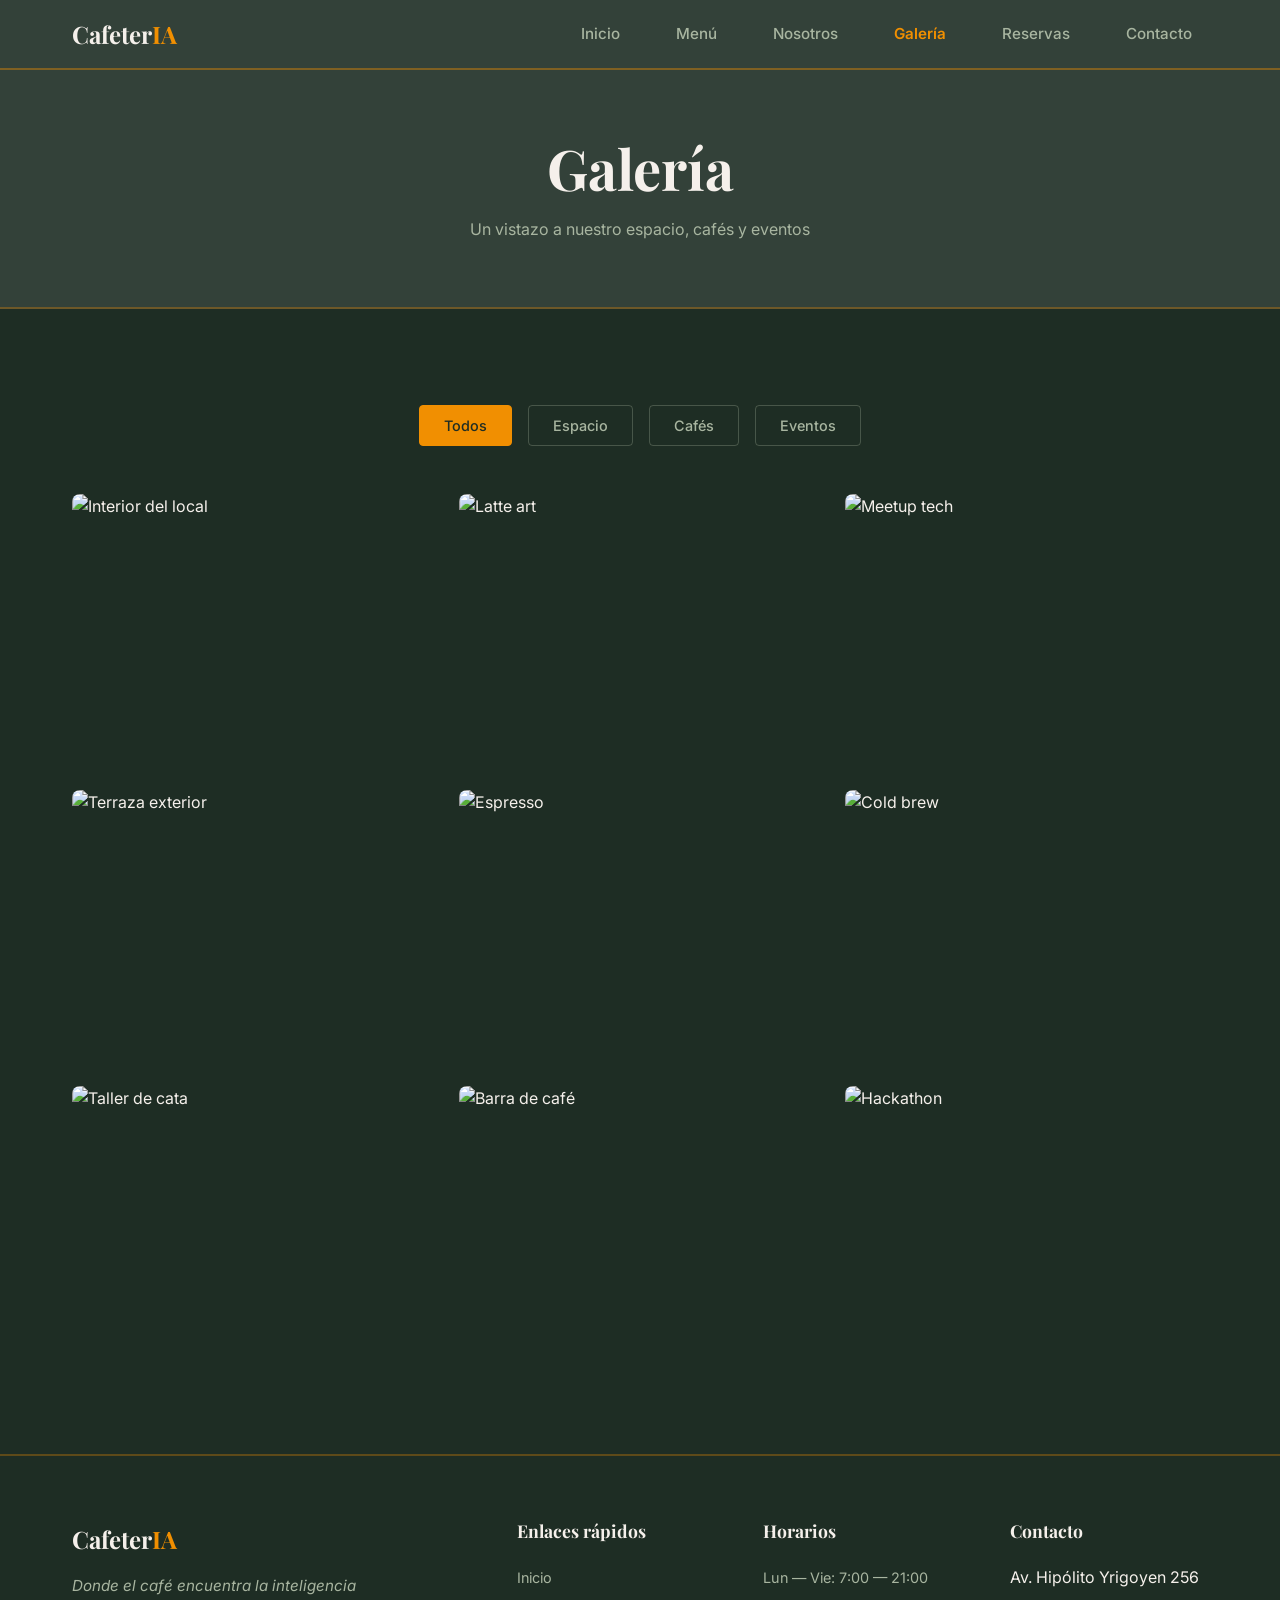
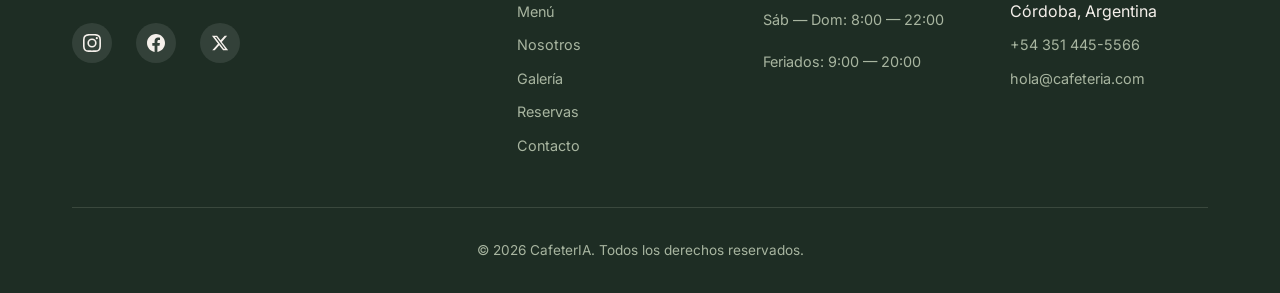
==== galeria.html @ 8ea88fad "primer commit - cafeterIA" ====
<!DOCTYPE html>
<html lang="es">
<head>
  <meta charset="UTF-8">
  <meta name="viewport" content="width=device-width, initial-scale=1.0">
  <meta name="description" content="Galería de CafeterIA — Fotos del espacio, cafés y eventos.">
  <title>CafeterIA — Galería</title>
  <link rel="preconnect" href="https://fonts.googleapis.com">
  <link rel="preconnect" href="https://fonts.gstatic.com" crossorigin>
  <link href="https://fonts.googleapis.com/css2?family=Inter:wght@400;500;600;700&family=Playfair+Display:wght@700&display=swap" rel="stylesheet">
  <link rel="stylesheet" href="css/main.css">
</head>
<body>

  <nav class="navbar">
    <div class="navbar__container">
      <a href="index.html" class="navbar__logo">Cafeter<span class="logo-ia">IA</span></a>
      <ul class="navbar__menu">
        <li><a href="index.html" class="navbar__link">Inicio</a></li>
        <li><a href="menu.html" class="navbar__link">Menú</a></li>
        <li><a href="nosotros.html" class="navbar__link">Nosotros</a></li>
        <li><a href="galeria.html" class="navbar__link">Galería</a></li>
        <li><a href="reservas.html" class="navbar__link">Reservas</a></li>
        <li><a href="contacto.html" class="navbar__link">Contacto</a></li>
      </ul>
      <button class="navbar__burger" aria-label="Abrir menú">
        <span></span><span></span><span></span>
      </button>
    </div>
    <div class="navbar__mobile-menu">
      <a href="index.html" class="navbar__link">Inicio</a>
      <a href="menu.html" class="navbar__link">Menú</a>
      <a href="nosotros.html" class="navbar__link">Nosotros</a>
      <a href="galeria.html" class="navbar__link">Galería</a>
      <a href="reservas.html" class="navbar__link">Reservas</a>
      <a href="contacto.html" class="navbar__link">Contacto</a>
    </div>
  </nav>

  <main>
    <header class="page-header">
      <h1 class="page-header__title">Galería</h1>
      <p class="page-header__subtitle">Un vistazo a nuestro espacio, cafés y eventos</p>
    </header>

    <section class="section">
      <div class="section__container">
        <div class="filters gallery-filters">
          <button class="filter-btn active" data-filter="all">Todos</button>
          <button class="filter-btn" data-filter="espacio">Espacio</button>
          <button class="filter-btn" data-filter="cafes">Cafés</button>
          <button class="filter-btn" data-filter="eventos">Eventos</button>
        </div>

        <div class="gallery-grid">
          <article class="gallery-card" data-category="espacio">
            <img src="https://picsum.photos/seed/cafe-espacio1/600/450" alt="Interior del local" class="gallery-card__img">
            <div class="gallery-card__overlay">
              <h3 class="gallery-card__title">Salón principal</h3>
              <p class="gallery-card__desc">Diseño moderno con toques naturales</p>
            </div>
          </article>
          <article class="gallery-card" data-category="cafes">
            <img src="https://picsum.photos/seed/cafe-latte/600/450" alt="Latte art" class="gallery-card__img">
            <div class="gallery-card__overlay">
              <h3 class="gallery-card__title">Latte Gemini</h3>
              <p class="gallery-card__desc">Arte latte en cada taza</p>
            </div>
          </article>
          <article class="gallery-card" data-category="eventos">
            <img src="https://picsum.photos/seed/cafe-evento1/600/450" alt="Meetup tech" class="gallery-card__img">
            <div class="gallery-card__overlay">
              <h3 class="gallery-card__title">Meetup Tech + Café</h3>
              <p class="gallery-card__desc">Comunidad reunida cada mes</p>
            </div>
          </article>
          <article class="gallery-card" data-category="espacio">
            <img src="https://picsum.photos/seed/cafe-terraza/600/450" alt="Terraza exterior" class="gallery-card__img">
            <div class="gallery-card__overlay">
              <h3 class="gallery-card__title">Terraza verde</h3>
              <p class="gallery-card__desc">Espacio al aire libre con plantas</p>
            </div>
          </article>
          <article class="gallery-card" data-category="cafes">
            <img src="https://picsum.photos/seed/cafe-espresso/600/450" alt="Espresso" class="gallery-card__img">
            <div class="gallery-card__overlay">
              <h3 class="gallery-card__title">El GPT Espresso</h3>
              <p class="gallery-card__desc">Concentrado y directo al grano</p>
            </div>
          </article>
          <article class="gallery-card" data-category="cafes">
            <img src="https://picsum.photos/seed/cafe-coldbrew/600/450" alt="Cold brew" class="gallery-card__img">
            <div class="gallery-card__overlay">
              <h3 class="gallery-card__title">Cold Brew Copilot</h3>
              <p class="gallery-card__desc">Frío, suave y sin interrupciones</p>
            </div>
          </article>
          <article class="gallery-card" data-category="eventos">
            <img src="https://picsum.photos/seed/cafe-taller/600/450" alt="Taller de cata" class="gallery-card__img">
            <div class="gallery-card__overlay">
              <h3 class="gallery-card__title">Taller de cata</h3>
              <p class="gallery-card__desc">Aprendé a distinguir origenes y notas</p>
            </div>
          </article>
          <article class="gallery-card" data-category="espacio">
            <img src="https://picsum.photos/seed/cafe-barra/600/450" alt="Barra de café" class="gallery-card__img">
            <div class="gallery-card__overlay">
              <h3 class="gallery-card__title">Barra de especialidad</h3>
              <p class="gallery-card__desc">Donde la magia sucede</p>
            </div>
          </article>
          <article class="gallery-card" data-category="eventos">
            <img src="https://picsum.photos/seed/cafe-hackathon/600/450" alt="Hackathon" class="gallery-card__img">
            <div class="gallery-card__overlay">
              <h3 class="gallery-card__title">Hackathon Café</h3>
              <p class="gallery-card__desc">48 horas de código y café ilimitado</p>
            </div>
          </article>
        </div>
      </div>
    </section>
  </main>

  <!-- Lightbox -->
  <div class="lightbox" id="lightbox">
    <div class="lightbox__content">
      <button class="lightbox__close" aria-label="Cerrar">&times;</button>
      <img src="" alt="" class="lightbox__img">
      <p class="lightbox__caption"></p>
    </div>
  </div>

  <footer class="footer">
    <div class="footer__container">
      <div class="footer__grid">
        <div class="footer__brand">
          <div class="footer__logo">Cafeter<span class="logo-ia">IA</span></div>
          <p class="footer__slogan">Donde el café encuentra la inteligencia</p>
          <div class="footer__social">
            <a href="#" aria-label="Instagram"><svg viewBox="0 0 24 24"><path d="M12 2.163c3.204 0 3.584.012 4.85.07 3.252.148 4.771 1.691 4.919 4.919.058 1.265.069 1.645.069 4.849 0 3.205-.012 3.584-.069 4.849-.149 3.225-1.664 4.771-4.919 4.919-1.266.058-1.644.07-4.85.07-3.204 0-3.584-.012-4.849-.07-3.26-.149-4.771-1.699-4.919-4.92-.058-1.265-.07-1.644-.07-4.849 0-3.204.013-3.583.07-4.849.149-3.227 1.664-4.771 4.919-4.919 1.266-.057 1.645-.069 4.849-.069zM12 0C8.741 0 8.333.014 7.053.072 2.695.272.273 2.69.073 7.052.014 8.333 0 8.741 0 12c0 3.259.014 3.668.072 4.948.2 4.358 2.618 6.78 6.98 6.98C8.333 23.986 8.741 24 12 24c3.259 0 3.668-.014 4.948-.072 4.354-.2 6.782-2.618 6.979-6.98.059-1.28.073-1.689.073-4.948 0-3.259-.014-3.667-.072-4.947-.196-4.354-2.617-6.78-6.979-6.98C15.668.014 15.259 0 12 0zm0 5.838a6.162 6.162 0 100 12.324 6.162 6.162 0 000-12.324zM12 16a4 4 0 110-8 4 4 0 010 8zm6.406-11.845a1.44 1.44 0 100 2.881 1.44 1.44 0 000-2.881z"/></svg></a>
            <a href="#" aria-label="Facebook"><svg viewBox="0 0 24 24"><path d="M24 12.073c0-6.627-5.373-12-12-12s-12 5.373-12 12c0 5.99 4.388 10.954 10.125 11.854v-8.385H7.078v-3.47h3.047V9.43c0-3.007 1.792-4.669 4.533-4.669 1.312 0 2.686.235 2.686.235v2.953H15.83c-1.491 0-1.956.925-1.956 1.874v2.25h3.328l-.532 3.47h-2.796v8.385C19.612 23.027 24 18.062 24 12.073z"/></svg></a>
            <a href="#" aria-label="Twitter"><svg viewBox="0 0 24 24"><path d="M18.244 2.25h3.308l-7.227 8.26 8.502 11.24H16.17l-5.214-6.817L4.99 21.75H1.68l7.73-8.835L1.254 2.25H8.08l4.713 6.231zm-1.161 17.52h1.833L7.084 4.126H5.117z"/></svg></a>
          </div>
        </div>
        <div>
          <h4 class="footer__title">Enlaces rápidos</h4>
          <ul class="footer__links">
            <li><a href="index.html">Inicio</a></li>
            <li><a href="menu.html">Menú</a></li>
            <li><a href="nosotros.html">Nosotros</a></li>
            <li><a href="galeria.html">Galería</a></li>
            <li><a href="reservas.html">Reservas</a></li>
            <li><a href="contacto.html">Contacto</a></li>
          </ul>
        </div>
        <div>
          <h4 class="footer__title">Horarios</h4>
          <div class="footer__schedule">
            <p>Lun — Vie: 7:00 — 21:00</p>
            <p>Sáb — Dom: 8:00 — 22:00</p>
            <p>Feriados: 9:00 — 20:00</p>
          </div>
        </div>
        <div>
          <h4 class="footer__title">Contacto</h4>
          <ul class="footer__links">
            <li>Av. Hipólito Yrigoyen 256</li>
            <li>Córdoba, Argentina</li>
            <li><a href="tel:+543514455566">+54 351 445-5566</a></li>
            <li><a href="mailto:hola@cafeteria.com">hola@cafeteria.com</a></li>
          </ul>
        </div>
      </div>
      <div class="footer__bottom">
        <p>&copy; <span id="current-year"></span> CafeterIA. Todos los derechos reservados.</p>
      </div>
    </div>
  </footer>

  <script src="js/main.js"></script>
  <script src="js/gallery.js"></script>
</body>
</html>
---- css/main.css ----
@keyframes fadeIn {
  from {
    opacity: 0;
    transform: translateY(20px);
  }
  to {
    opacity: 1;
    transform: translateY(0);
  }
}
@keyframes pulse {
  0%, 100% {
    opacity: 1;
  }
  50% {
    opacity: 0.5;
  }
}
@keyframes spin {
  to {
    transform: rotate(360deg);
  }
}
*,
*::before,
*::after {
  box-sizing: border-box;
  margin: 0;
  padding: 0;
}

html {
  scroll-behavior: smooth;
  font-size: 16px;
}

body {
  min-height: 100vh;
  line-height: 1.6;
  -webkit-font-smoothing: antialiased;
}

img,
picture,
video,
canvas,
svg {
  display: block;
  max-width: 100%;
}

input,
button,
textarea,
select {
  font: inherit;
}

a {
  text-decoration: none;
  color: inherit;
}

ul,
ol {
  list-style: none;
}

button {
  cursor: pointer;
  border: none;
  background: none;
}

fieldset {
  border: none;
}

body {
  font-family: "Inter", -apple-system, BlinkMacSystemFont, sans-serif;
  font-size: 1rem;
  color: #F5F0EB;
  background-color: #1E2D24;
}

h1, h2, h3, h4, h5, h6 {
  font-family: "Playfair Display", Georgia, serif;
  font-weight: 700;
  line-height: 1.2;
  color: #F5F0EB;
}

h1 {
  font-size: clamp(2rem, 5vw, 3.5rem);
}

h2 {
  font-size: clamp(1.75rem, 4vw, 2.5rem);
}

h3 {
  font-size: clamp(1.25rem, 3vw, 1.75rem);
}

h4 {
  font-size: 1.25rem;
}

p {
  color: #A8B5A0;
  margin-bottom: 1rem;
}

.text-accent {
  color: #F18F01;
}

.text-center {
  text-align: center;
}

.section-title {
  text-align: center;
  margin-bottom: 1rem;
}
.section-title + .section-subtitle {
  text-align: center;
  margin-bottom: 3rem;
  max-width: 600px;
  margin-left: auto;
  margin-right: auto;
}

.navbar {
  position: fixed;
  top: 0;
  left: 0;
  right: 0;
  z-index: 1000;
  height: 70px;
  background-color: #334139;
  border-bottom: 2px solid rgba(241, 143, 1, 0.4);
  transition: background-color 0.3s ease, box-shadow 0.3s ease;
}
.navbar.scrolled {
  background-color: rgba(51, 65, 57, 0.95);
  box-shadow: 0 2px 20px rgba(0, 0, 0, 0.3);
  backdrop-filter: blur(10px);
}
.navbar__container {
  width: 100%;
  max-width: 1200px;
  margin: 0 auto;
  padding: 0 1.5rem;
}
@media (min-width: 1024px) {
  .navbar__container {
    padding: 0 2rem;
  }
}
.navbar__container {
  display: flex;
  align-items: center;
  justify-content: space-between;
  height: 100%;
}
.navbar__logo {
  font-family: "Playfair Display", Georgia, serif;
  font-size: 1.5rem;
  font-weight: 700;
  color: #F5F0EB;
  transition: color 0.3s ease;
}
.navbar__logo:hover {
  color: #F18F01;
}
.navbar__logo .logo-ia {
  color: #F18F01;
}
.navbar__menu {
  display: none;
  gap: 1.5rem;
}
@media (min-width: 1024px) {
  .navbar__menu {
    display: flex;
    align-items: center;
  }
}
.navbar__link {
  font-size: 0.95rem;
  font-weight: 500;
  color: #A8B5A0;
  padding: 0.5rem 1rem;
  border-radius: 4px;
  transition: color 0.3s ease, background-color 0.3s ease;
}
.navbar__link:hover, .navbar__link.active {
  color: #F18F01;
}
.navbar__link.active {
  font-weight: 600;
}
.navbar__burger {
  display: flex;
  flex-direction: column;
  justify-content: center;
  gap: 5px;
  width: 30px;
  height: 30px;
  z-index: 1001;
}
@media (min-width: 1024px) {
  .navbar__burger {
    display: none;
  }
}
.navbar__burger span {
  display: block;
  width: 100%;
  height: 2px;
  background-color: #F5F0EB;
  border-radius: 2px;
  transition: transform 0.3s ease, opacity 0.3s ease;
}
.navbar__burger.active span:nth-child(1) {
  transform: translateY(7px) rotate(45deg);
}
.navbar__burger.active span:nth-child(2) {
  opacity: 0;
}
.navbar__burger.active span:nth-child(3) {
  transform: translateY(-7px) rotate(-45deg);
}
.navbar__mobile-menu {
  position: fixed;
  top: 70px;
  left: 0;
  right: 0;
  bottom: 0;
  background-color: rgba(30, 45, 36, 0.98);
  display: flex;
  flex-direction: column;
  align-items: center;
  justify-content: center;
  gap: 2rem;
  transform: translateX(100%);
  transition: transform 0.3s ease;
  z-index: 999;
}
.navbar__mobile-menu.open {
  transform: translateX(0);
}
@media (min-width: 1024px) {
  .navbar__mobile-menu {
    display: none;
  }
}
.navbar__mobile-menu .navbar__link {
  font-size: 1.25rem;
  padding: 1rem 1.5rem;
}

.btn {
  display: inline-flex;
  align-items: center;
  justify-content: center;
  gap: 0.5rem;
  padding: 1rem 2rem;
  font-family: "Inter", -apple-system, BlinkMacSystemFont, sans-serif;
  font-size: 0.95rem;
  font-weight: 600;
  border-radius: 8px;
  transition: all 0.3s ease;
  cursor: pointer;
  border: 2px solid transparent;
}
.btn--primary {
  background-color: #F18F01;
  color: #1E2D24;
  border-color: #F18F01;
}
.btn--primary:hover {
  background-color: rgb(200.3685950413, 118.8909090909, 0.8314049587);
  border-color: rgb(200.3685950413, 118.8909090909, 0.8314049587);
  transform: translateY(-2px);
  box-shadow: 0 4px 15px rgba(241, 143, 1, 0.4);
}
.btn--outline {
  background-color: transparent;
  color: #F5F0EB;
  border-color: #F5F0EB;
}
.btn--outline:hover {
  background-color: #F5F0EB;
  color: #1E2D24;
  transform: translateY(-2px);
}
.btn--outline-accent {
  background-color: transparent;
  color: #F18F01;
  border-color: #F18F01;
}
.btn--outline-accent:hover {
  background-color: #F18F01;
  color: #1E2D24;
  transform: translateY(-2px);
}
.btn--sm {
  padding: 0.5rem 1.5rem;
  font-size: 0.85rem;
}
.btn--lg {
  padding: 1.5rem 3rem;
  font-size: 1.05rem;
}

.filter-btn {
  padding: 0.5rem 1.5rem;
  font-size: 0.9rem;
  font-weight: 500;
  color: #A8B5A0;
  background-color: transparent;
  border: 1px solid rgba(168, 181, 160, 0.3);
  border-radius: 4px;
  transition: all 0.3s ease;
}
.filter-btn:hover {
  color: #F18F01;
  border-color: #F18F01;
}
.filter-btn.active {
  color: #1E2D24;
  background-color: #F18F01;
  border-color: #F18F01;
}

.card {
  background-color: #334139;
  border-radius: 8px;
  border-top: 3px solid #F18F01;
  padding: 2rem;
  transition: transform 0.3s ease, box-shadow 0.3s ease;
}
.card:hover {
  transform: translateY(-4px);
  box-shadow: 0 8px 30px rgba(0, 0, 0, 0.35);
}
.card__icon {
  font-size: 2.5rem;
  margin-bottom: 1.5rem;
}
.card__title {
  font-family: "Playfair Display", Georgia, serif;
  font-size: 1.25rem;
  margin-bottom: 1rem;
  color: #F5F0EB;
}
.card__text {
  color: #A8B5A0;
  font-size: 0.95rem;
  line-height: 1.6;
}
.card__price {
  font-family: "Playfair Display", Georgia, serif;
  font-size: 1.25rem;
  color: #F18F01;
  font-weight: 700;
  margin-top: 1.5rem;
}

.menu-card {
  background-color: #334139;
  border-radius: 8px;
  border-top: 3px solid #F18F01;
  padding: 2rem;
  transition: transform 0.3s ease, box-shadow 0.3s ease;
}
.menu-card:hover {
  transform: translateY(-4px);
  box-shadow: 0 8px 30px rgba(0, 0, 0, 0.35);
}
.menu-card {
  display: flex;
  flex-direction: column;
}
.menu-card__category {
  font-size: 0.75rem;
  text-transform: uppercase;
  letter-spacing: 1px;
  color: #F18F01;
  margin-bottom: 0.5rem;
}
.menu-card__name {
  font-family: "Playfair Display", Georgia, serif;
  font-size: 1.2rem;
  color: #F5F0EB;
  margin-bottom: 0.5rem;
}
.menu-card__desc {
  color: #A8B5A0;
  font-size: 0.9rem;
  flex-grow: 1;
  margin-bottom: 1.5rem;
}
.menu-card__price {
  font-family: "Playfair Display", Georgia, serif;
  font-size: 1.15rem;
  color: #F18F01;
  font-weight: 700;
}

.testimonial-card {
  background-color: #334139;
  border-radius: 8px;
  border-top: 3px solid #F18F01;
  padding: 2rem;
  transition: transform 0.3s ease, box-shadow 0.3s ease;
  display: flex;
  flex-direction: column;
  gap: 1.5rem;
}
.testimonial-card__header {
  display: flex;
  align-items: center;
  gap: 1.5rem;
}
.testimonial-card__avatar {
  width: 50px;
  height: 50px;
  border-radius: 50%;
  object-fit: cover;
  border: 2px solid #F18F01;
}
.testimonial-card__name {
  font-weight: 600;
  color: #F5F0EB;
  font-size: 1rem;
}
.testimonial-card__role {
  font-size: 0.85rem;
  color: #A8B5A0;
}
.testimonial-card__text {
  color: #A8B5A0;
  font-style: italic;
  line-height: 1.7;
  font-size: 0.95rem;
}
.testimonial-card__text::before {
  content: '"';
  color: #F18F01;
  font-size: 1.5rem;
  font-family: "Playfair Display", Georgia, serif;
}

.gallery-card {
  position: relative;
  border-radius: 8px;
  overflow: hidden;
  aspect-ratio: 4/3;
  cursor: pointer;
}
.gallery-card__img {
  width: 100%;
  height: 100%;
  object-fit: cover;
  transition: transform 0.3s ease;
}
.gallery-card__overlay {
  position: absolute;
  inset: 0;
  background: linear-gradient(to top, rgba(30, 45, 36, 0.9) 0%, rgba(30, 45, 36, 0.3) 50%, transparent 100%);
  display: flex;
  flex-direction: column;
  justify-content: flex-end;
  padding: 1.5rem;
  opacity: 0;
  transition: opacity 0.3s ease;
}
.gallery-card__title {
  font-family: "Playfair Display", Georgia, serif;
  color: #F5F0EB;
  font-size: 1.1rem;
  margin-bottom: 0.5rem;
}
.gallery-card__desc {
  color: #A8B5A0;
  font-size: 0.85rem;
}
.gallery-card:hover .gallery-card__img {
  transform: scale(1.05);
}
.gallery-card:hover .gallery-card__overlay {
  opacity: 1;
}

.hero {
  position: relative;
  min-height: auto;
  display: flex;
  align-items: center;
  justify-content: center;
  background-color: #1E2D24;
  padding-top: 70px;
  overflow: hidden;
}
@media (min-width: 1024px) {
  .hero {
    min-height: 100vh;
  }
}
.hero__bg {
  position: absolute;
  inset: 0;
  background-image: url("https://picsum.photos/seed/cafeteria-hero/1920/1080");
  background-size: cover;
  background-position: center;
  z-index: 0;
}
.hero__bg::after {
  content: "";
  position: absolute;
  inset: 0;
  background: linear-gradient(135deg, rgba(30, 45, 36, 0.92) 0%, rgba(30, 45, 36, 0.75) 50%, rgba(51, 65, 57, 0.85) 100%);
}
.hero__content {
  position: relative;
  z-index: 1;
  width: 100%;
  max-width: 1200px;
  margin: 0 auto;
  padding: 0 1.5rem;
}
@media (min-width: 1024px) {
  .hero__content {
    padding: 0 2rem;
  }
}
.hero__content {
  text-align: center;
  padding: 4rem 1.5rem;
}
@media (min-width: 1024px) {
  .hero__content {
    padding: 6rem 1.5rem;
  }
}
.hero__title {
  margin-bottom: 1.5rem;
  animation: fadeIn 0.8s ease forwards;
  opacity: 0;
  animation-delay: 0.2s;
}
.hero__subtitle {
  font-size: clamp(1rem, 2.5vw, 1.25rem);
  color: #A8B5A0;
  max-width: 550px;
  margin: 0 auto 3rem;
  animation: fadeIn 0.8s ease forwards;
  opacity: 0;
  animation-delay: 0.4s;
}
.hero__cta {
  display: flex;
  flex-wrap: wrap;
  gap: 1.5rem;
  justify-content: center;
  animation: fadeIn 0.8s ease forwards;
  opacity: 0;
  animation-delay: 0.6s;
}

.page-header {
  background-color: #334139;
  padding-top: calc(70px + 4rem);
  padding-bottom: 4rem;
  text-align: center;
  border-bottom: 2px solid rgba(241, 143, 1, 0.3);
}
.page-header__title {
  margin-bottom: 1rem;
}
.page-header__subtitle {
  color: #A8B5A0;
  max-width: 500px;
  margin: 0 auto;
}

.footer {
  background-color: #1E2D24;
  border-top: 2px solid rgba(241, 143, 1, 0.3);
  padding: 4rem 0 2rem;
}
.footer__container {
  width: 100%;
  max-width: 1200px;
  margin: 0 auto;
  padding: 0 1.5rem;
}
@media (min-width: 1024px) {
  .footer__container {
    padding: 0 2rem;
  }
}
.footer__grid {
  display: grid;
  grid-template-columns: 1fr;
  gap: 3rem;
  margin-bottom: 3rem;
}
@media (min-width: 768px) {
  .footer__grid {
    grid-template-columns: repeat(2, 1fr);
  }
}
@media (min-width: 1024px) {
  .footer__grid {
    grid-template-columns: 2fr 1fr 1fr 1fr;
  }
}
.footer__brand .footer__logo {
  font-family: "Playfair Display", Georgia, serif;
  font-size: 1.5rem;
  font-weight: 700;
  color: #F5F0EB;
  margin-bottom: 1rem;
}
.footer__brand .footer__logo .logo-ia {
  color: #F18F01;
}
.footer__brand .footer__slogan {
  color: #A8B5A0;
  font-size: 0.95rem;
  font-style: italic;
}
.footer__title {
  font-family: "Playfair Display", Georgia, serif;
  font-size: 1.1rem;
  color: #F5F0EB;
  margin-bottom: 1.5rem;
}
.footer__links {
  display: flex;
  flex-direction: column;
  gap: 0.5rem;
}
.footer__links a {
  color: #A8B5A0;
  font-size: 0.9rem;
  transition: color 0.3s ease;
}
.footer__links a:hover {
  color: #F18F01;
}
.footer__schedule {
  color: #A8B5A0;
  font-size: 0.9rem;
  line-height: 1.8;
}
.footer__social {
  display: flex;
  gap: 1.5rem;
  margin-top: 1.5rem;
}
.footer__social a {
  display: flex;
  align-items: center;
  justify-content: center;
  width: 40px;
  height: 40px;
  border-radius: 50%;
  background-color: #334139;
  color: #F5F0EB;
  transition: all 0.3s ease;
}
.footer__social a:hover {
  background-color: #F18F01;
  color: #1E2D24;
  transform: translateY(-2px);
}
.footer__social a svg {
  width: 18px;
  height: 18px;
  fill: currentColor;
}
.footer__bottom {
  border-top: 1px solid rgba(168, 181, 160, 0.2);
  padding-top: 2rem;
  text-align: center;
}
.footer__bottom p {
  color: #A8B5A0;
  font-size: 0.85rem;
  margin: 0;
}

main {
  padding-top: 0;
}

.section {
  padding: 4rem 0;
}
@media (min-width: 768px) {
  .section {
    padding: 6rem 0;
  }
}
.section--alt {
  background-color: #334139;
}
.section__container {
  width: 100%;
  max-width: 1200px;
  margin: 0 auto;
  padding: 0 1.5rem;
}
@media (min-width: 1024px) {
  .section__container {
    padding: 0 2rem;
  }
}

.cards-grid {
  display: grid;
  grid-template-columns: 1fr;
  gap: 2rem;
}
@media (min-width: 768px) {
  .cards-grid {
    grid-template-columns: repeat(2, 1fr);
  }
}
@media (min-width: 1024px) {
  .cards-grid {
    grid-template-columns: repeat(3, 1fr);
  }
}

.menu-grid {
  display: grid;
  grid-template-columns: 1fr;
  gap: 2rem;
}
@media (min-width: 480px) {
  .menu-grid {
    grid-template-columns: repeat(2, 1fr);
  }
}
@media (min-width: 1024px) {
  .menu-grid {
    grid-template-columns: repeat(3, 1fr);
  }
}

.gallery-grid {
  display: grid;
  grid-template-columns: 1fr;
  gap: 1.5rem;
}
@media (min-width: 480px) {
  .gallery-grid {
    grid-template-columns: repeat(2, 1fr);
  }
}
@media (min-width: 1024px) {
  .gallery-grid {
    grid-template-columns: repeat(3, 1fr);
  }
}

.filters {
  display: flex;
  flex-wrap: wrap;
  gap: 1rem;
  justify-content: center;
  margin-bottom: 3rem;
}

.two-columns {
  display: grid;
  grid-template-columns: 1fr;
  gap: 3rem;
}
@media (min-width: 1024px) {
  .two-columns {
    grid-template-columns: 1.2fr 1fr;
    gap: 4rem;
  }
}

.timeline {
  position: relative;
  max-width: 700px;
  margin: 0 auto;
  padding-left: 3rem;
}
.timeline::before {
  content: "";
  position: absolute;
  left: 8px;
  top: 0;
  bottom: 0;
  width: 2px;
  background-color: #F18F01;
}
.timeline__item {
  position: relative;
  margin-bottom: 3rem;
  padding-left: 2rem;
}
.timeline__item::before {
  content: "";
  position: absolute;
  left: calc(-1 * 3rem + 4px);
  top: 4px;
  width: 12px;
  height: 12px;
  border-radius: 50%;
  background-color: #F18F01;
  border: 2px solid #1E2D24;
}
.timeline__year {
  font-family: "Playfair Display", Georgia, serif;
  color: #F18F01;
  font-weight: 700;
  font-size: 1.1rem;
  margin-bottom: 0.5rem;
}
.timeline__title {
  font-size: 1.1rem;
  color: #F5F0EB;
  margin-bottom: 0.5rem;
}
.timeline__text {
  color: #A8B5A0;
  font-size: 0.95rem;
}

.values-grid {
  display: grid;
  grid-template-columns: 1fr;
  gap: 2rem;
}
@media (min-width: 768px) {
  .values-grid {
    grid-template-columns: repeat(3, 1fr);
  }
}

.value-card {
  text-align: center;
  padding: 3rem 2rem;
  background-color: #334139;
  border-radius: 8px;
  border-bottom: 3px solid #F18F01;
  transition: transform 0.3s ease;
}
.value-card:hover {
  transform: translateY(-4px);
}
.value-card__icon {
  font-size: 2.5rem;
  margin-bottom: 1.5rem;
}
.value-card__title {
  font-family: "Playfair Display", Georgia, serif;
  font-size: 1.25rem;
  margin-bottom: 1rem;
}
.value-card__text {
  color: #A8B5A0;
  font-size: 0.95rem;
}

.team-photo {
  border-radius: 12px;
  overflow: hidden;
  margin-bottom: 3rem;
  border: 3px solid rgba(241, 143, 1, 0.3);
}
.team-photo img {
  width: 100%;
  height: auto;
  display: block;
}

.info-box {
  background-color: #334139;
  border-radius: 8px;
  padding: 3rem;
  border-left: 4px solid #F18F01;
}
.info-box__title {
  font-family: "Playfair Display", Georgia, serif;
  font-size: 1.25rem;
  margin-bottom: 1.5rem;
}
.info-box__item {
  display: flex;
  align-items: flex-start;
  gap: 1rem;
  margin-bottom: 1.5rem;
  color: #A8B5A0;
  font-size: 0.95rem;
}
.info-box__item svg {
  flex-shrink: 0;
  width: 20px;
  height: 20px;
  fill: #F18F01;
  margin-top: 2px;
}
.info-box__item a {
  color: #F18F01;
  transition: color 0.3s ease;
}
.info-box__item a:hover {
  color: #f5a623;
}

.map-container {
  border-radius: 8px;
  overflow: hidden;
  border: 2px solid rgba(241, 143, 1, 0.3);
  margin-top: 2rem;
}
.map-container iframe {
  width: 100%;
  height: 300px;
  border: none;
  display: block;
}
@media (min-width: 768px) {
  .map-container iframe {
    height: 400px;
  }
}

.confirmation-message {
  display: none;
  background-color: rgba(241, 143, 1, 0.15);
  border: 2px solid #F18F01;
  border-radius: 8px;
  padding: 2rem;
  text-align: center;
  margin-top: 2rem;
}
.confirmation-message.show {
  display: block;
  animation: fadeIn 0.5s ease;
}
.confirmation-message__icon {
  font-size: 2.5rem;
  margin-bottom: 1rem;
}
.confirmation-message__title {
  font-family: "Playfair Display", Georgia, serif;
  color: #F18F01;
  margin-bottom: 0.5rem;
}
.confirmation-message__text {
  color: #A8B5A0;
}

.lightbox {
  position: fixed;
  inset: 0;
  background-color: rgba(30, 45, 36, 0.95);
  z-index: 2000;
  display: none;
  align-items: center;
  justify-content: center;
  padding: 1.5rem;
}
.lightbox.open {
  display: flex;
}
.lightbox__content {
  position: relative;
  max-width: 90vw;
  max-height: 90vh;
}
.lightbox__img {
  max-width: 100%;
  max-height: 85vh;
  border-radius: 8px;
  object-fit: contain;
}
.lightbox__caption {
  text-align: center;
  margin-top: 1.5rem;
  color: #A8B5A0;
}
.lightbox__close {
  position: absolute;
  top: -40px;
  right: 0;
  color: #F5F0EB;
  font-size: 2rem;
  cursor: pointer;
  transition: color 0.3s ease;
}
.lightbox__close:hover {
  color: #F18F01;
}

.ai-widget {
  background-color: #334139;
  border: 2px solid #F18F01;
  border-radius: 12px;
  padding: 3rem;
  max-width: 700px;
  margin: 0 auto;
}
.ai-widget__title {
  font-family: "Playfair Display", Georgia, serif;
  text-align: center;
  margin-bottom: 0.5rem;
  display: flex;
  align-items: center;
  justify-content: center;
  gap: 1rem;
}
.ai-widget__title .ai-icon {
  font-size: 1.5rem;
}
.ai-widget__subtitle {
  text-align: center;
  color: #A8B5A0;
  font-size: 0.95rem;
  margin-bottom: 2rem;
}
.ai-widget__input-group {
  display: flex;
  flex-direction: column;
  gap: 1.5rem;
}
@media (min-width: 480px) {
  .ai-widget__input-group {
    flex-direction: row;
  }
}
.ai-widget__input {
  flex: 1;
  padding: 1rem 1.5rem;
  background-color: #1E2D24;
  border: 1px solid rgba(168, 181, 160, 0.3);
  border-radius: 8px;
  color: #F5F0EB;
  font-size: 0.95rem;
  transition: border-color 0.3s ease;
}
.ai-widget__input::placeholder {
  color: rgba(168, 181, 160, 0.6);
}
.ai-widget__input:focus {
  outline: none;
  border-color: #F18F01;
}
.ai-widget__result {
  margin-top: 2rem;
  padding: 2rem;
  background-color: #1E2D24;
  border-radius: 8px;
  display: none;
}
.ai-widget__result.show {
  display: block;
  animation: fadeIn 0.5s ease;
}
.ai-widget__result.processing {
  display: block;
  text-align: center;
  color: #A8B5A0;
}
.ai-widget__processing {
  display: flex;
  align-items: center;
  justify-content: center;
  gap: 1rem;
}
.ai-widget__processing .spinner {
  width: 20px;
  height: 20px;
  border: 2px solid rgba(241, 143, 1, 0.3);
  border-top-color: #F18F01;
  border-radius: 50%;
  animation: spin 0.8s linear infinite;
}
.ai-widget__recommendation-name {
  font-family: "Playfair Display", Georgia, serif;
  font-size: 1.3rem;
  color: #F18F01;
  margin-bottom: 0.5rem;
}
.ai-widget__recommendation-desc {
  color: #A8B5A0;
  font-size: 0.9rem;
  margin-bottom: 1rem;
}
.ai-widget__recommendation-message {
  color: #F5F0EB;
  font-style: italic;
  padding-top: 1rem;
  border-top: 1px solid rgba(168, 181, 160, 0.2);
}

.menu-preview__item {
  display: flex;
  justify-content: space-between;
  align-items: flex-start;
  padding: 1.5rem 0;
  border-bottom: 1px solid rgba(168, 181, 160, 0.15);
}
.menu-preview__item:last-child {
  border-bottom: none;
}
.menu-preview__info {
  flex: 1;
}
.menu-preview__name {
  font-family: "Playfair Display", Georgia, serif;
  color: #F5F0EB;
  font-size: 1.1rem;
  margin-bottom: 0.5rem;
}
.menu-preview__desc {
  color: #A8B5A0;
  font-size: 0.9rem;
}
.menu-preview__price {
  font-family: "Playfair Display", Georgia, serif;
  color: #F18F01;
  font-weight: 700;
  font-size: 1.1rem;
  white-space: nowrap;
  margin-left: 1.5rem;
}

.menu-preview-container {
  background-color: #334139;
  border-radius: 8px;
  padding: 3rem;
  border-top: 3px solid #F18F01;
  max-width: 700px;
  margin: 0 auto 3rem;
}

.form__group {
  margin-bottom: 1.5rem;
}
.form__label {
  display: block;
  font-size: 0.9rem;
  font-weight: 500;
  color: #F5F0EB;
  margin-bottom: 0.5rem;
}
.form__input, .form__textarea, .form__select {
  width: 100%;
  padding: 1rem 1.5rem;
  background-color: #1E2D24;
  border: 1px solid rgba(168, 181, 160, 0.3);
  border-radius: 8px;
  color: #F5F0EB;
  font-size: 0.95rem;
  transition: border-color 0.3s ease;
}
.form__input::placeholder, .form__textarea::placeholder, .form__select::placeholder {
  color: rgba(168, 181, 160, 0.5);
}
.form__input:focus, .form__textarea:focus, .form__select:focus {
  outline: none;
  border-color: #F18F01;
}
.form__input.error, .form__textarea.error, .form__select.error {
  border-color: #e74c3c;
}
.form__input:valid:not(:placeholder-shown), .form__textarea:valid:not(:placeholder-shown), .form__select:valid:not(:placeholder-shown) {
  border-color: rgba(241, 143, 1, 0.5);
}
.form__textarea {
  min-height: 120px;
  resize: vertical;
}
.form__error {
  color: #e74c3c;
  font-size: 0.8rem;
  margin-top: 0.5rem;
  display: none;
}
.form__error.show {
  display: block;
}
.form__row {
  display: grid;
  grid-template-columns: 1fr;
  gap: 1.5rem;
}
@media (min-width: 480px) {
  .form__row {
    grid-template-columns: repeat(2, 1fr);
  }
}

.form-container {
  background-color: #334139;
  border-radius: 8px;
  padding: 3rem;
  border-top: 3px solid #F18F01;
}

.story-content {
  max-width: 800px;
  margin: 0 auto;
}
.story-content p {
  margin-bottom: 1.5rem;
  line-height: 1.8;
}

.about-image {
  border-radius: 12px;
  overflow: hidden;
  margin: 3rem auto;
  max-width: 800px;
  border: 3px solid rgba(241, 143, 1, 0.3);
}
.about-image img {
  width: 100%;
  display: block;
}

/*# sourceMappingURL=main.css.map */
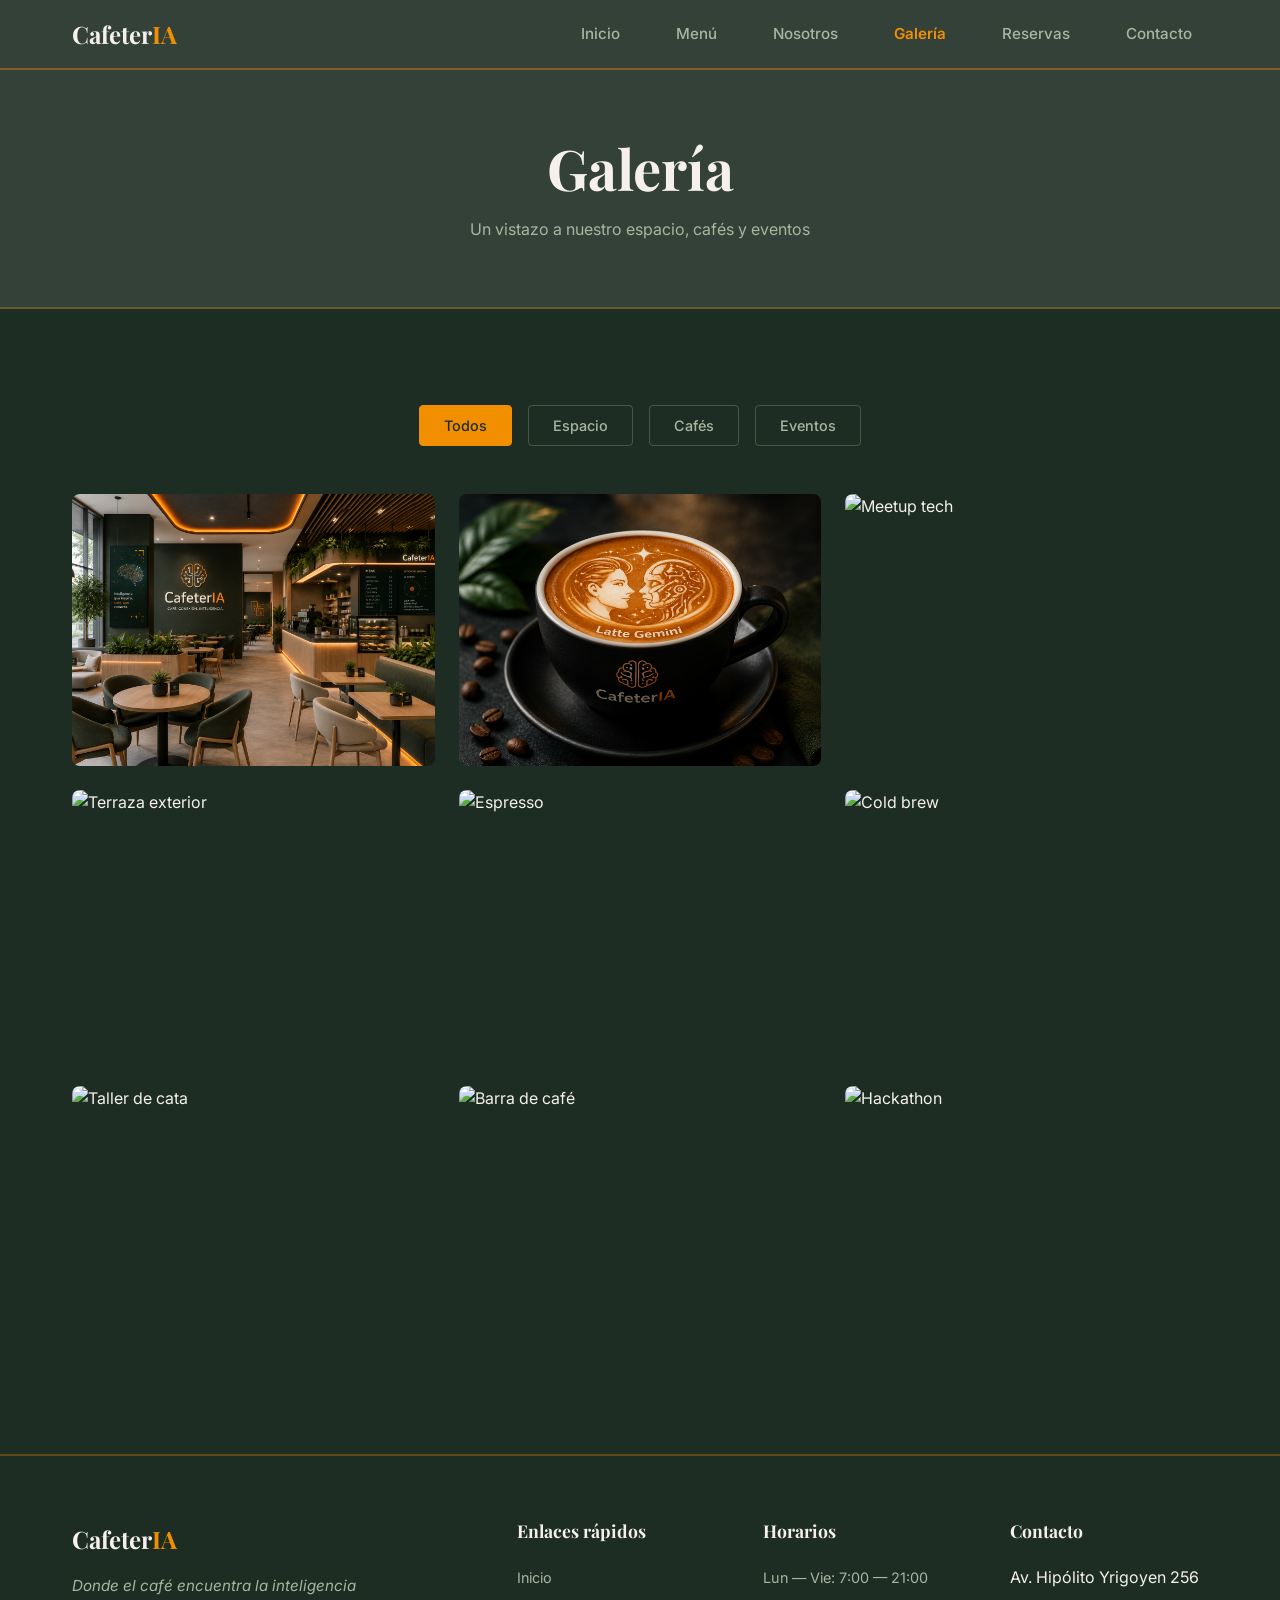
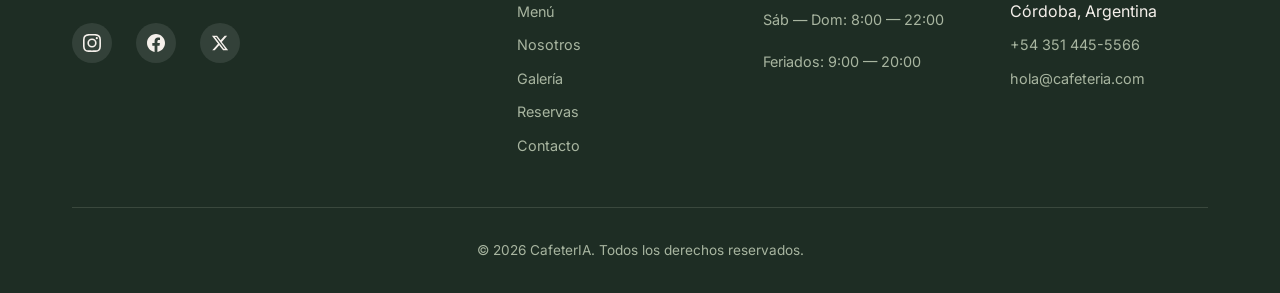
==== commit dbc4c596: "primer commit - cafeterIA" ====
--- a/galeria.html
+++ b/galeria.html
@@ -54,14 +54,14 @@
 
         <div class="gallery-grid">
           <article class="gallery-card" data-category="espacio">
-            <img src="https://picsum.photos/seed/cafe-espacio1/600/450" alt="Interior del local" class="gallery-card__img">
+            <img src="img/Salon.png" alt="Interior del local" class="gallery-card__img">
             <div class="gallery-card__overlay">
               <h3 class="gallery-card__title">Salón principal</h3>
               <p class="gallery-card__desc">Diseño moderno con toques naturales</p>
             </div>
           </article>
           <article class="gallery-card" data-category="cafes">
-            <img src="https://picsum.photos/seed/cafe-latte/600/450" alt="Latte art" class="gallery-card__img">
+            <img src="img/latte-gemini.png" alt="Latte art" class="gallery-card__img">
             <div class="gallery-card__overlay">
               <h3 class="gallery-card__title">Latte Gemini</h3>
               <p class="gallery-card__desc">Arte latte en cada taza</p>
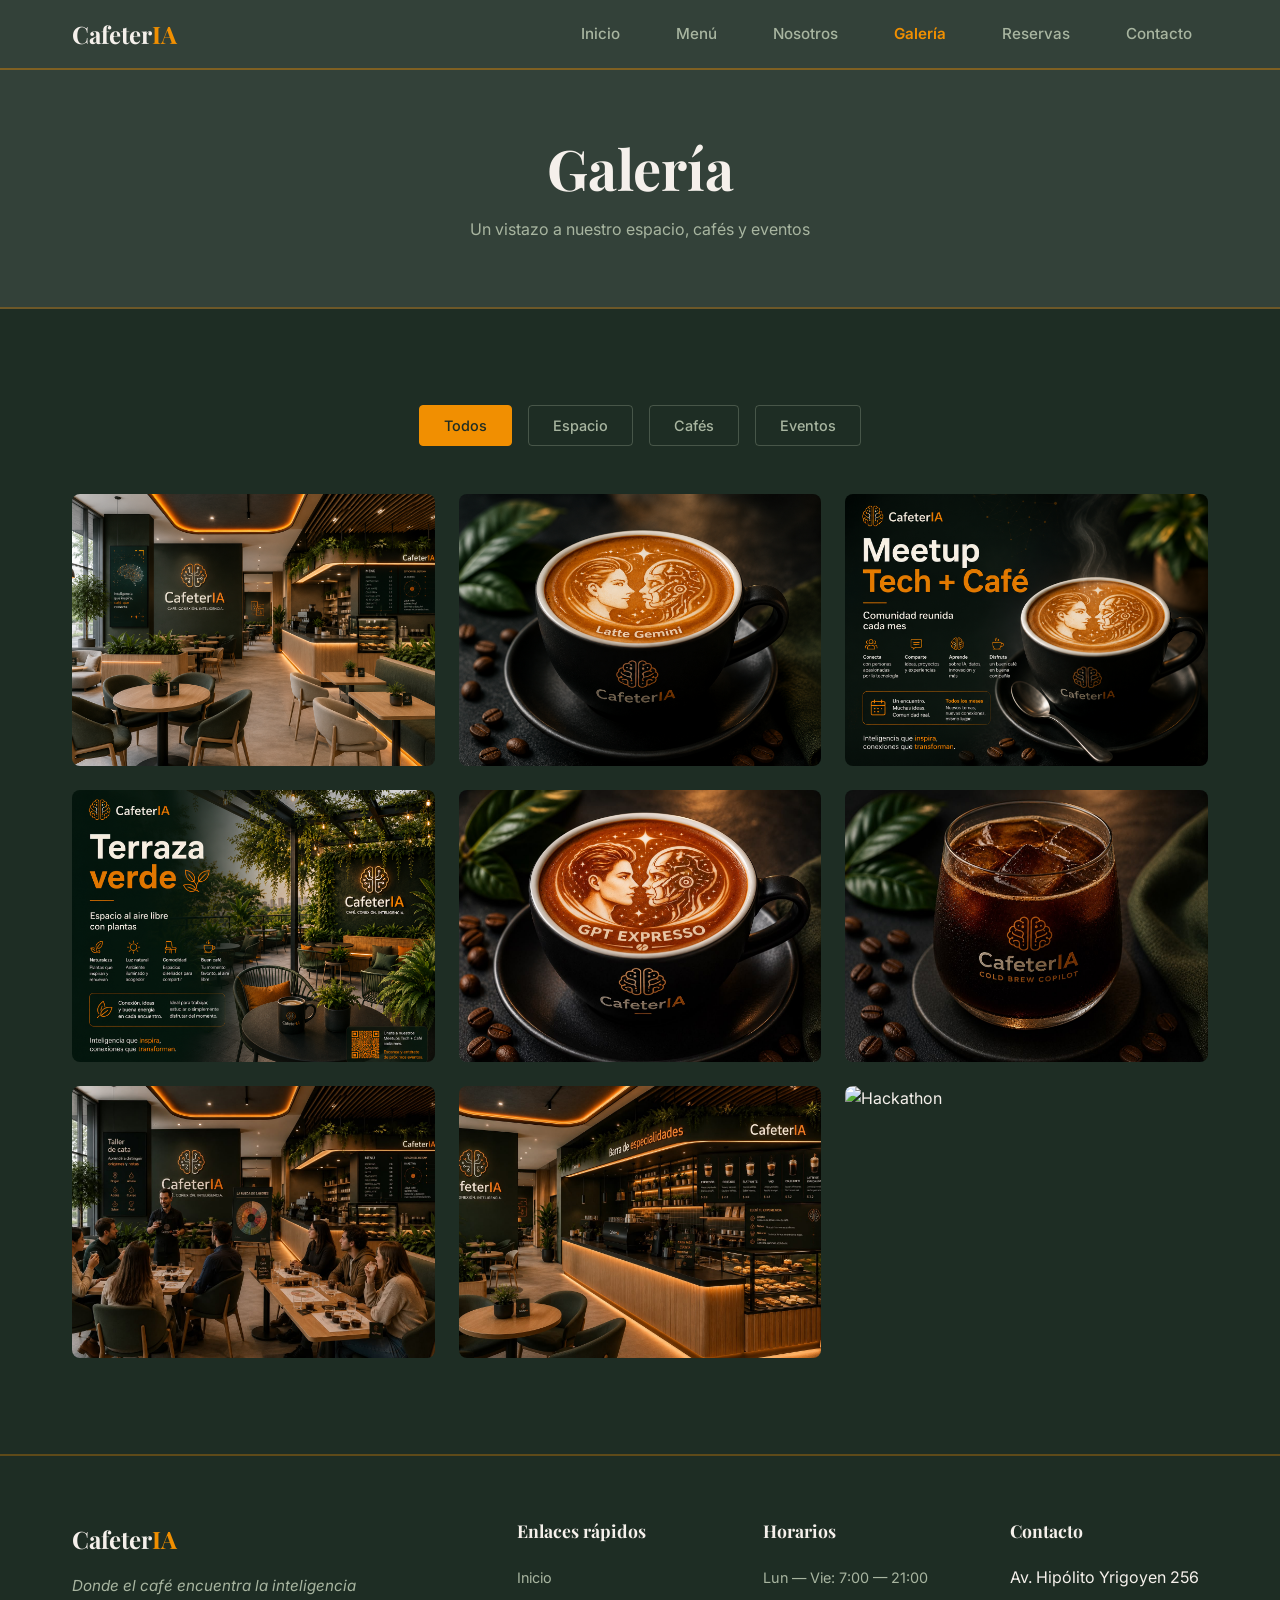
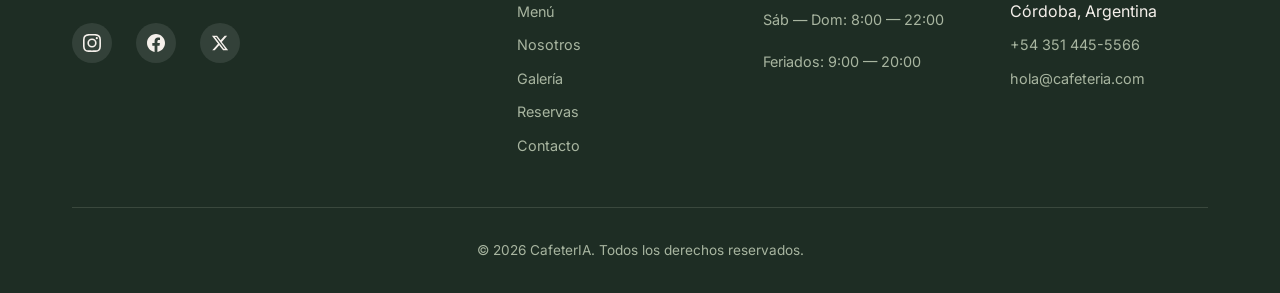
==== commit 03b25ae4: "primer commit - cafeterIA" ====
--- a/galeria.html
+++ b/galeria.html
@@ -68,42 +68,42 @@
             </div>
           </article>
           <article class="gallery-card" data-category="eventos">
-            <img src="https://picsum.photos/seed/cafe-evento1/600/450" alt="Meetup tech" class="gallery-card__img">
+            <img src="img/Meetup.png" alt="Meetup tech" class="gallery-card__img">
             <div class="gallery-card__overlay">
               <h3 class="gallery-card__title">Meetup Tech + Café</h3>
               <p class="gallery-card__desc">Comunidad reunida cada mes</p>
             </div>
           </article>
           <article class="gallery-card" data-category="espacio">
-            <img src="https://picsum.photos/seed/cafe-terraza/600/450" alt="Terraza exterior" class="gallery-card__img">
+            <img src="img/Terraza.png" alt="Terraza exterior" class="gallery-card__img">
             <div class="gallery-card__overlay">
               <h3 class="gallery-card__title">Terraza verde</h3>
               <p class="gallery-card__desc">Espacio al aire libre con plantas</p>
             </div>
           </article>
           <article class="gallery-card" data-category="cafes">
-            <img src="https://picsum.photos/seed/cafe-espresso/600/450" alt="Espresso" class="gallery-card__img">
+            <img src="img/GPT-Expresso.jpeg" alt="Espresso" class="gallery-card__img">
             <div class="gallery-card__overlay">
               <h3 class="gallery-card__title">El GPT Espresso</h3>
               <p class="gallery-card__desc">Concentrado y directo al grano</p>
             </div>
           </article>
           <article class="gallery-card" data-category="cafes">
-            <img src="https://picsum.photos/seed/cafe-coldbrew/600/450" alt="Cold brew" class="gallery-card__img">
+            <img src="img/Cold-Brew-Copilot.jpeg" alt="Cold brew" class="gallery-card__img">
             <div class="gallery-card__overlay">
               <h3 class="gallery-card__title">Cold Brew Copilot</h3>
               <p class="gallery-card__desc">Frío, suave y sin interrupciones</p>
             </div>
           </article>
           <article class="gallery-card" data-category="eventos">
-            <img src="https://picsum.photos/seed/cafe-taller/600/450" alt="Taller de cata" class="gallery-card__img">
+            <img src="img/Taller.jpeg" alt="Taller de cata" class="gallery-card__img">
             <div class="gallery-card__overlay">
               <h3 class="gallery-card__title">Taller de cata</h3>
               <p class="gallery-card__desc">Aprendé a distinguir origenes y notas</p>
             </div>
           </article>
           <article class="gallery-card" data-category="espacio">
-            <img src="https://picsum.photos/seed/cafe-barra/600/450" alt="Barra de café" class="gallery-card__img">
+            <img src="img/barra.jpeg" alt="Barra de café" class="gallery-card__img">
             <div class="gallery-card__overlay">
               <h3 class="gallery-card__title">Barra de especialidad</h3>
               <p class="gallery-card__desc">Donde la magia sucede</p>
